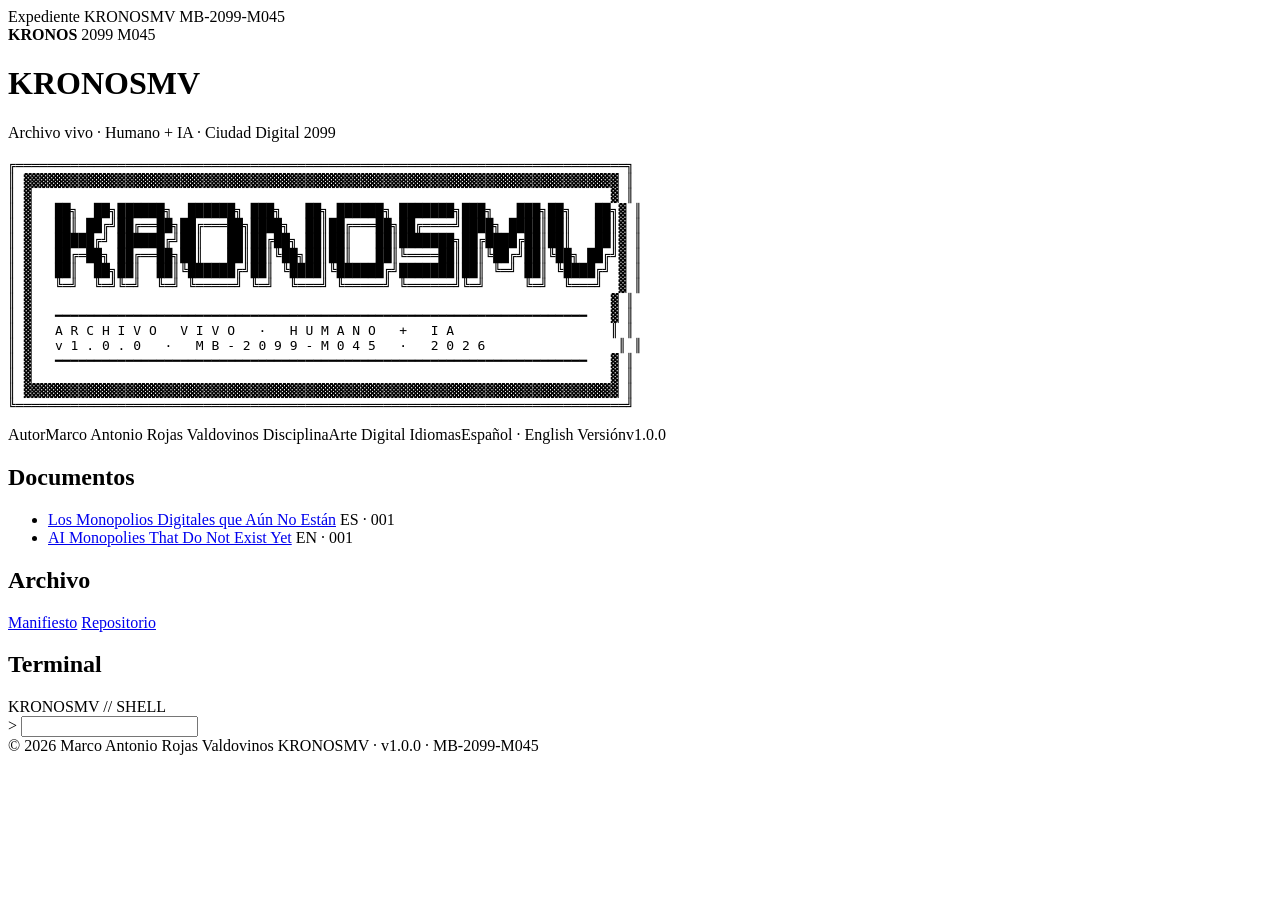
==== docs/index.html @ daab90c2 "Crear docs/index.html" ====
<!DOCTYPE html>
<html lang="es">
<head>
<meta charset="UTF-8">
<meta name="viewport" content="width=device-width, initial-scale=1.0">
<title>KRONOSMV — Archivo 2099</title>
<meta name="author" content="Marco Antonio Rojas Valdovinos">
<meta name="description" content="Archivo vivo · Humano + IA · Ciudad Digital 2099">
<meta property="og:title" content="KRONOSMV — Archivo 2099">
<meta property="og:description" content="Un archivo vivo que registra cómo un humano y una IA construyen una civilización editorial.">
<meta property="og:type" content="website">
<meta property="og:locale" content="es_ES">
<meta property="og:locale:alternate" content="en_US">
<link rel="alternate" hreflang="es" href="./">
<link rel="alternate" hreflang="en" href="./">
<link rel="stylesheet" href="./style.css">
</head>
<body>
<main class="hoja">
  <div class="marco">

    <div class="expediente">
      <span>Expediente KRONOSMV</span>
      <span>MB-2099-M045</span>
    </div>

    <div class="sello">
      <strong>KRONOS</strong>
      <span>2099</span>
      <span>M045</span>
    </div>

    <h1>KRONOSMV</h1>
    <p class="subtitulo">Archivo vivo · Humano + IA · Ciudad Digital 2099</p>

    <div class="banner">
<pre>
╔══════════════════════════════════════════════════════════════════════════════╗
║ ▓▓▓▓▓▓▓▓▓▓▓▓▓▓▓▓▓▓▓▓▓▓▓▓▓▓▓▓▓▓▓▓▓▓▓▓▓▓▓▓▓▓▓▓▓▓▓▓▓▓▓▓▓▓▓▓▓▓▓▓▓▓▓▓▓▓▓▓▓▓▓▓▓▓▓▓ ║
║ ▓                                                                          ▓ ║
║ ▓   ██╗  ██╗██████╗  ██████╗ ███╗   ██╗ ██████╗ ███████╗███╗   ███╗██╗   ██╗▓ ║
║ ▓   ██║ ██╔╝██╔══██╗██╔═══██╗████╗  ██║██╔═══██╗██╔════╝████╗ ████║██║   ██║▓ ║
║ ▓   █████╔╝ ██████╔╝██║   ██║██╔██╗ ██║██║   ██║███████╗██╔████╔██║██║   ██║▓ ║
║ ▓   ██╔═██╗ ██╔══██╗██║   ██║██║╚██╗██║██║   ██║╚════██║██║╚██╔╝██║╚██╗ ██╔╝▓ ║
║ ▓   ██║  ██╗██║  ██║╚██████╔╝██║ ╚████║╚██████╔╝███████║██║ ╚═╝ ██║ ╚████╔╝ ▓ ║
║ ▓   ╚═╝  ╚═╝╚═╝  ╚═╝ ╚═════╝ ╚═╝  ╚═══╝ ╚═════╝ ╚══════╝╚═╝     ╚═╝  ╚═══╝  ▓ ║
║ ▓                                                                          ▓ ║
║ ▓   ━━━━━━━━━━━━━━━━━━━━━━━━━━━━━━━━━━━━━━━━━━━━━━━━━━━━━━━━━━━━━━━━━━━━   ▓ ║
║ ▓   A R C H I V O   V I V O   ·   H U M A N O   +   I A                    ║ ║
║ ▓   v 1 . 0 . 0   ·   M B - 2 0 9 9 - M 0 4 5   ·   2 0 2 6                 ║ ║
║ ▓   ━━━━━━━━━━━━━━━━━━━━━━━━━━━━━━━━━━━━━━━━━━━━━━━━━━━━━━━━━━━━━━━━━━━━   ▓ ║
║ ▓                                                                          ▓ ║
║ ▓▓▓▓▓▓▓▓▓▓▓▓▓▓▓▓▓▓▓▓▓▓▓▓▓▓▓▓▓▓▓▓▓▓▓▓▓▓▓▓▓▓▓▓▓▓▓▓▓▓▓▓▓▓▓▓▓▓▓▓▓▓▓▓▓▓▓▓▓▓▓▓▓▓▓▓ ║
╚══════════════════════════════════════════════════════════════════════════════╝
</pre>
    </div>

    <div class="datos">
      <span>Autor</span><span>Marco Antonio Rojas Valdovinos</span>
      <span>Disciplina</span><span>Arte Digital</span>
      <span>Idiomas</span><span>Español · English</span>
      <span>Versión</span><span>v1.0.0</span>
    </div>

    <h2>Documentos</h2>
    <ul class="lista">
      <li>
        <a href="./ensayos/es/001-monopolios-ia-101-2.html">Los Monopolios Digitales que Aún No Están</a>
        <span class="num">ES · 001</span>
      </li>
      <li>
        <a href="./ensayos/en/001-ai-monopolies-101-2.html">AI Monopolies That Do Not Exist Yet</a>
        <span class="num">EN · 001</span>
      </li>
    </ul>

    <h2>Archivo</h2>
    <div class="botones">
      <a href="./manifiesto.html">Manifiesto</a>
      <a href="https://github.com/TU-USUARIO/KRONOSMV" target="_blank" rel="noopener">Repositorio</a>
    </div>

    <h2>Terminal</h2>
    <div class="terminal-wrap" id="term">
      <div class="terminal-header">
        <span>KRONOSMV // SHELL</span>
        <span class="dots"><span></span><span></span><span></span></span>
      </div>
      <div class="terminal-body"></div>
      <div class="terminal-input">
        <span>&gt;</span>
        <input type="text" spellcheck="false" autocomplete="off" aria-label="Terminal KRONOSMV">
      </div>
    </div>

    <footer>
      <span>© 2026 Marco Antonio Rojas Valdovinos</span>
      <span>KRONOSMV · v1.0.0 · MB-2099-M045</span>
    </footer>

  </div>
</main>
<script src="./app.js"></script>
</body>
</html>
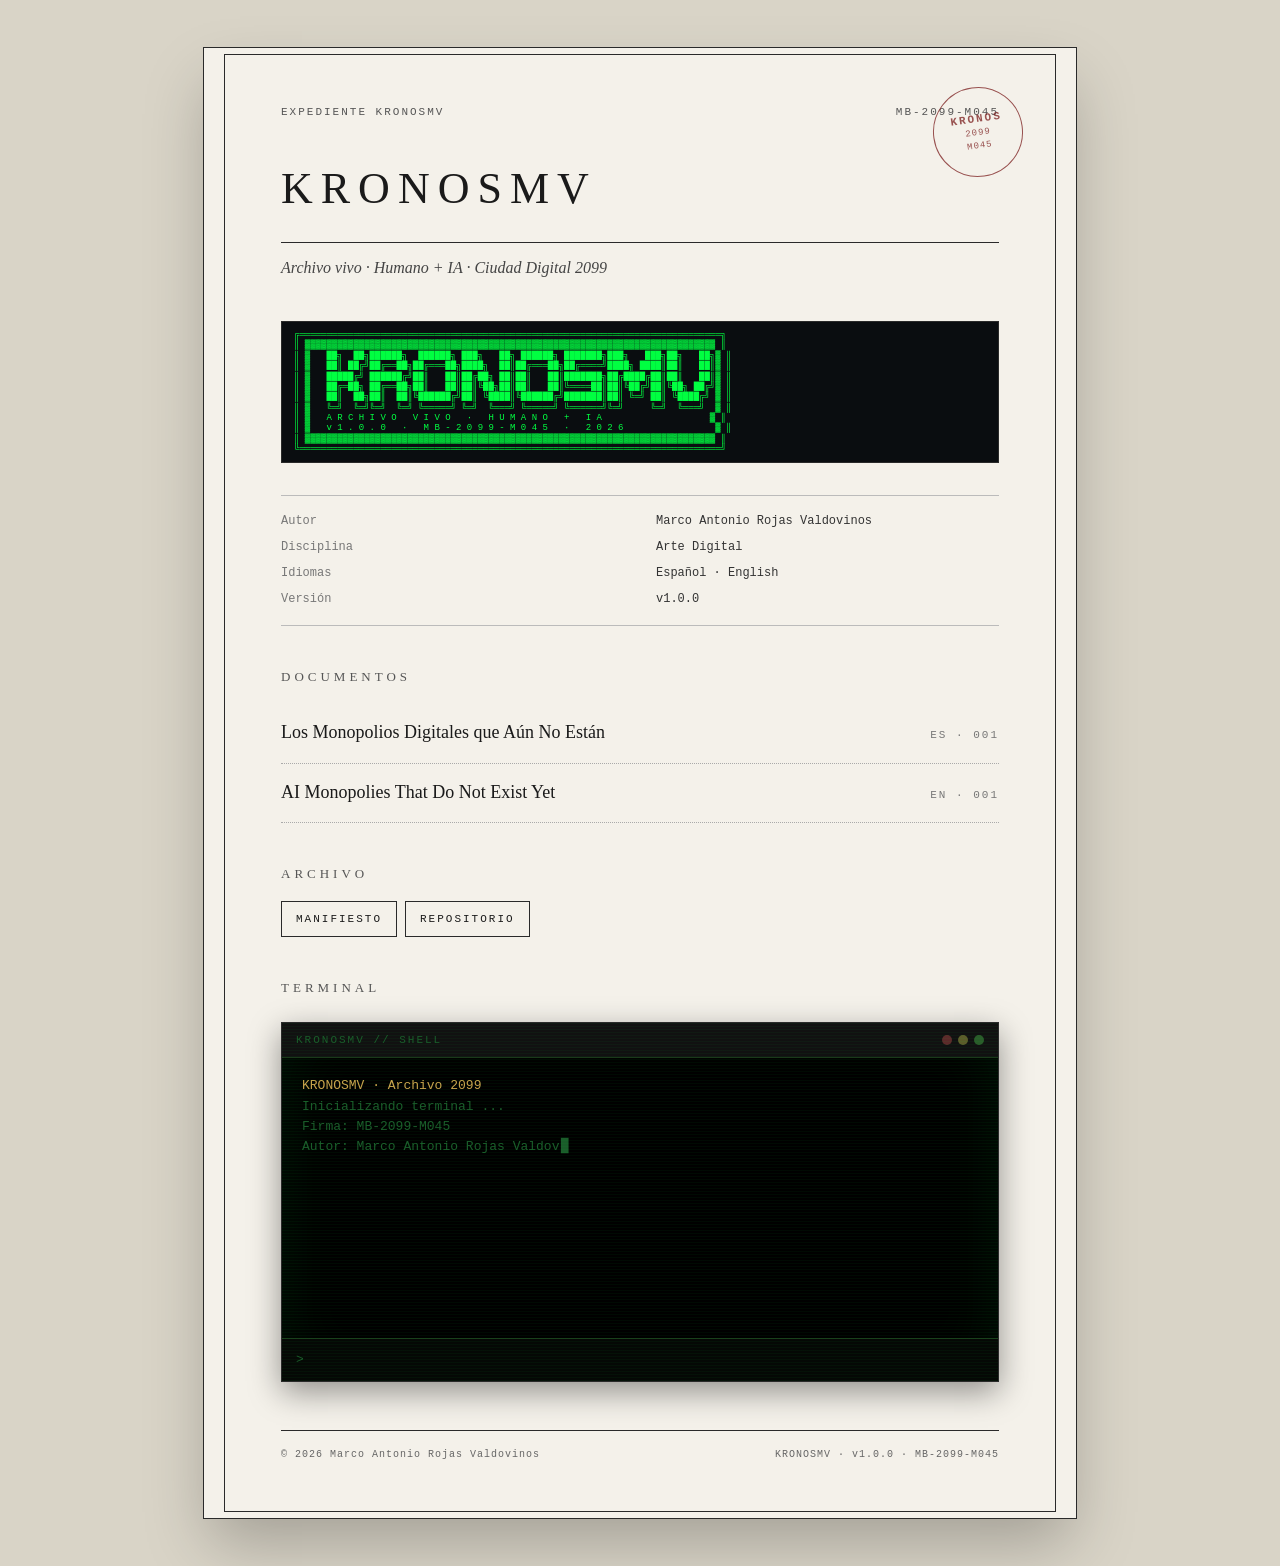
==== commit 5b17c749: "Actualizar index.html" ====
--- a/docs/index.html
+++ b/docs/index.html
@@ -9,10 +9,12 @@
 <meta property="og:title" content="KRONOSMV — Archivo 2099">
 <meta property="og:description" content="Un archivo vivo que registra cómo un humano y una IA construyen una civilización editorial.">
 <meta property="og:type" content="website">
+<meta property="og:url" content="https://marcorojas17.github.io/KRONOSMV/">
 <meta property="og:locale" content="es_ES">
 <meta property="og:locale:alternate" content="en_US">
-<link rel="alternate" hreflang="es" href="./">
-<link rel="alternate" hreflang="en" href="./">
+<link rel="alternate" hreflang="es" href="https://marcorojas17.github.io/KRONOSMV/">
+<link rel="alternate" hreflang="en" href="https://marcorojas17.github.io/KRONOSMV/">
+<link rel="canonical" href="https://marcorojas17.github.io/KRONOSMV/">
 <link rel="stylesheet" href="./style.css">
 </head>
 <body>
@@ -37,19 +39,14 @@
 <pre>
 ╔══════════════════════════════════════════════════════════════════════════════╗
 ║ ▓▓▓▓▓▓▓▓▓▓▓▓▓▓▓▓▓▓▓▓▓▓▓▓▓▓▓▓▓▓▓▓▓▓▓▓▓▓▓▓▓▓▓▓▓▓▓▓▓▓▓▓▓▓▓▓▓▓▓▓▓▓▓▓▓▓▓▓▓▓▓▓▓▓▓▓ ║
-║ ▓                                                                          ▓ ║
 ║ ▓   ██╗  ██╗██████╗  ██████╗ ███╗   ██╗ ██████╗ ███████╗███╗   ███╗██╗   ██╗▓ ║
 ║ ▓   ██║ ██╔╝██╔══██╗██╔═══██╗████╗  ██║██╔═══██╗██╔════╝████╗ ████║██║   ██║▓ ║
 ║ ▓   █████╔╝ ██████╔╝██║   ██║██╔██╗ ██║██║   ██║███████╗██╔████╔██║██║   ██║▓ ║
 ║ ▓   ██╔═██╗ ██╔══██╗██║   ██║██║╚██╗██║██║   ██║╚════██║██║╚██╔╝██║╚██╗ ██╔╝▓ ║
 ║ ▓   ██║  ██╗██║  ██║╚██████╔╝██║ ╚████║╚██████╔╝███████║██║ ╚═╝ ██║ ╚████╔╝ ▓ ║
 ║ ▓   ╚═╝  ╚═╝╚═╝  ╚═╝ ╚═════╝ ╚═╝  ╚═══╝ ╚═════╝ ╚══════╝╚═╝     ╚═╝  ╚═══╝  ▓ ║
-║ ▓                                                                          ▓ ║
-║ ▓   ━━━━━━━━━━━━━━━━━━━━━━━━━━━━━━━━━━━━━━━━━━━━━━━━━━━━━━━━━━━━━━━━━━━━   ▓ ║
-║ ▓   A R C H I V O   V I V O   ·   H U M A N O   +   I A                    ║ ║
-║ ▓   v 1 . 0 . 0   ·   M B - 2 0 9 9 - M 0 4 5   ·   2 0 2 6                 ║ ║
-║ ▓   ━━━━━━━━━━━━━━━━━━━━━━━━━━━━━━━━━━━━━━━━━━━━━━━━━━━━━━━━━━━━━━━━━━━━   ▓ ║
-║ ▓                                                                          ▓ ║
+║ ▓   A R C H I V O   V I V O   ·   H U M A N O   +   I A                    ▓ ║
+║ ▓   v 1 . 0 . 0   ·   M B - 2 0 9 9 - M 0 4 5   ·   2 0 2 6                 ▓ ║
 ║ ▓▓▓▓▓▓▓▓▓▓▓▓▓▓▓▓▓▓▓▓▓▓▓▓▓▓▓▓▓▓▓▓▓▓▓▓▓▓▓▓▓▓▓▓▓▓▓▓▓▓▓▓▓▓▓▓▓▓▓▓▓▓▓▓▓▓▓▓▓▓▓▓▓▓▓▓ ║
 ╚══════════════════════════════════════════════════════════════════════════════╝
 </pre>
@@ -77,7 +74,7 @@
     <h2>Archivo</h2>
     <div class="botones">
       <a href="./manifiesto.html">Manifiesto</a>
-      <a href="https://github.com/TU-USUARIO/KRONOSMV" target="_blank" rel="noopener">Repositorio</a>
+      <a href="https://github.com/Marcorojas17/KRONOSMV" target="_blank" rel="noopener">Repositorio</a>
     </div>
 
     <h2>Terminal</h2>
--- a/docs/style.css
+++ b/docs/style.css
@@ -0,0 +1,310 @@
+:root {
+  --papel: #f4f1ea;
+  --papel-sombra: #d9d4c7;
+  --tinta: #1a1a1a;
+  --sello: #7a1c1c;
+  --linea: #2a2a2a;
+  --crt-fondo: #0a0e0a;
+  --crt-verde: #00ff41;
+  --crt-verde-apagado: #1a5c2a;
+  --oro: #c9a44c;
+  --mono: "JetBrains Mono", "Courier New", monospace;
+  --serif: "Iowan Old Style", "Palatino Linotype", Georgia, serif;
+}
+* { box-sizing: border-box; }
+html, body { margin: 0; padding: 0; }
+
+body {
+  background: var(--papel-sombra);
+  color: var(--tinta);
+  font-family: var(--serif);
+  padding: 40px 16px;
+  min-height: 100vh;
+  line-height: 1.65;
+}
+
+.hoja {
+  max-width: 860px;
+  margin: 0 auto;
+  background: var(--papel);
+  box-shadow: 0 0 0 6px var(--papel), 0 0 0 7px var(--linea), 0 30px 60px rgba(0,0,0,.25);
+}
+
+.marco {
+  border: 1px solid var(--linea);
+  margin: 14px;
+  padding: 48px 56px;
+  position: relative;
+}
+
+.expediente {
+  font-family: var(--mono);
+  font-size: 11px;
+  letter-spacing: 2px;
+  text-transform: uppercase;
+  color: #555;
+  display: flex;
+  justify-content: space-between;
+  margin-bottom: 32px;
+}
+
+h1 {
+  font-size: 44px;
+  font-weight: normal;
+  letter-spacing: 8px;
+  margin: 0 0 4px 0;
+  border-bottom: 1px solid var(--linea);
+  padding-bottom: 16px;
+}
+
+.subtitulo {
+  font-style: italic;
+  font-size: 16px;
+  color: #444;
+  margin: 12px 0 40px 0;
+}
+
+h2 {
+  font-size: 13px;
+  letter-spacing: 4px;
+  text-transform: uppercase;
+  font-weight: normal;
+  color: #555;
+  margin: 40px 0 16px 0;
+}
+
+h3 {
+  font-family: var(--serif);
+  font-size: 20px;
+  font-weight: normal;
+  margin: 28px 0 12px 0;
+}
+
+.banner {
+  background: #0a0d10;
+  border: 1px solid var(--linea);
+  padding: 8px 0;
+  margin: 24px 0 32px 0;
+  overflow-x: auto;
+}
+.banner pre {
+  font-family: var(--mono);
+  font-size: 9px;
+  line-height: 1.15;
+  color: var(--crt-verde);
+  margin: 0;
+  padding: 0 12px;
+  white-space: pre;
+}
+@media (max-width: 700px) {
+  .banner pre { font-size: 6px; }
+}
+
+.datos {
+  display: grid;
+  grid-template-columns: 1fr 1fr;
+  gap: 6px 32px;
+  font-family: var(--mono);
+  font-size: 12px;
+  color: #333;
+  margin-bottom: 40px;
+  border-top: 1px solid #bbb;
+  border-bottom: 1px solid #bbb;
+  padding: 16px 0;
+}
+.datos span:nth-child(odd) { color: #777; }
+
+ul.lista { list-style: none; padding: 0; margin: 0; }
+ul.lista li {
+  border-bottom: 1px dotted #aaa;
+  padding: 14px 0;
+  display: flex;
+  justify-content: space-between;
+  align-items: baseline;
+  gap: 16px;
+}
+ul.lista li a {
+  color: var(--tinta);
+  text-decoration: none;
+  font-size: 18px;
+  border-bottom: 1px solid transparent;
+  transition: border-color .2s;
+}
+ul.lista li a:hover { border-bottom-color: var(--tinta); }
+ul.lista li .num {
+  font-family: var(--mono);
+  font-size: 11px;
+  color: #777;
+  letter-spacing: 2px;
+  white-space: nowrap;
+}
+
+.sello {
+  position: absolute;
+  top: 32px;
+  right: 32px;
+  width: 90px;
+  height: 90px;
+  border: 1.5px solid var(--sello);
+  border-radius: 50%;
+  color: var(--sello);
+  display: flex;
+  flex-direction: column;
+  align-items: center;
+  justify-content: center;
+  font-family: var(--mono);
+  font-size: 9px;
+  letter-spacing: 1px;
+  text-align: center;
+  transform: rotate(-8deg);
+  opacity: .75;
+  line-height: 1.4;
+}
+.sello strong { font-size: 11px; letter-spacing: 2px; }
+
+.terminal-wrap {
+  margin-top: 24px;
+  border: 1px solid var(--linea);
+  background: #000;
+  box-shadow: inset 0 0 60px rgba(0,255,65,.08), 0 10px 30px rgba(0,0,0,.4);
+  overflow: hidden;
+  position: relative;
+}
+.terminal-wrap::after {
+  content: "";
+  position: absolute;
+  inset: 0;
+  background: repeating-linear-gradient(
+    to bottom,
+    rgba(0,255,65,.04) 0px,
+    rgba(0,255,65,.04) 1px,
+    transparent 1px,
+    transparent 3px
+  );
+  pointer-events: none;
+}
+.terminal-header {
+  display: flex;
+  align-items: center;
+  justify-content: space-between;
+  background: #111;
+  padding: 8px 14px;
+  font-family: var(--mono);
+  font-size: 11px;
+  letter-spacing: 2px;
+  text-transform: uppercase;
+  color: var(--crt-verde-apagado);
+  border-bottom: 1px solid #1a3a1a;
+}
+.terminal-header .dots { display: flex; gap: 6px; }
+.terminal-header .dots span {
+  width: 10px; height: 10px; border-radius: 50%; background: #333;
+}
+.terminal-header .dots span:nth-child(1){background:#5c2a2a;}
+.terminal-header .dots span:nth-child(2){background:#5c5c2a;}
+.terminal-header .dots span:nth-child(3){background:#2a5c2a;}
+
+.terminal-body {
+  font-family: var(--mono);
+  font-size: 13px;
+  color: var(--crt-verde);
+  padding: 18px 20px 22px 20px;
+  height: 280px;
+  overflow-y: auto;
+  line-height: 1.55;
+}
+.terminal-body .line { white-space: pre-wrap; word-break: break-word; }
+.terminal-body .dim { color: var(--crt-verde-apagado); }
+.terminal-body .err { color: #ff5555; }
+.terminal-body .sys { color: var(--oro); }
+.terminal-body .cursor::after {
+  content: "▊";
+  animation: blink 1s steps(1) infinite;
+  margin-left: 2px;
+}
+@keyframes blink { 50% { opacity: 0; } }
+
+.terminal-input {
+  display: flex;
+  align-items: center;
+  border-top: 1px solid #1a3a1a;
+  padding: 10px 14px;
+  font-family: var(--mono);
+  font-size: 13px;
+  color: var(--crt-verde);
+  background: #050805;
+}
+.terminal-input span { color: var(--crt-verde-apagado); margin-right: 8px; }
+.terminal-input input {
+  flex: 1;
+  background: transparent;
+  border: none;
+  outline: none;
+  color: var(--crt-verde);
+  font-family: var(--mono);
+  font-size: 13px;
+  caret-color: var(--crt-verde);
+}
+
+.botones {
+  display: flex;
+  gap: 8px;
+  margin-top: 16px;
+  flex-wrap: wrap;
+}
+.botones a {
+  font-family: var(--mono);
+  font-size: 11px;
+  letter-spacing: 2px;
+  text-transform: uppercase;
+  color: var(--tinta);
+  border: 1px solid var(--linea);
+  padding: 8px 14px;
+  text-decoration: none;
+  transition: background .15s;
+}
+.botones a:hover { background: var(--linea); color: var(--papel); }
+
+footer {
+  margin-top: 48px;
+  padding-top: 16px;
+  border-top: 1px solid var(--linea);
+  font-family: var(--mono);
+  font-size: 10px;
+  letter-spacing: 1px;
+  color: #666;
+  display: flex;
+  justify-content: space-between;
+  gap: 12px;
+  flex-wrap: wrap;
+}
+
+.bloque-firma {
+  font-family: var(--mono);
+  font-size: 11px;
+  color: #555;
+  border: 1px solid #ccc;
+  padding: 12px 16px;
+  margin-top: 40px;
+  line-height: 1.7;
+  background: #faf8f3;
+  white-space: pre-wrap;
+}
+
+.cita {
+  border-left: 3px solid var(--sello);
+  padding: 6px 0 6px 18px;
+  font-style: italic;
+  color: #333;
+  margin: 20px 0;
+}
+
+@media (max-width: 700px) {
+  body { padding: 20px 10px; }
+  .marco { padding: 30px 22px; margin: 10px; }
+  h1 { font-size: 30px; letter-spacing: 4px; }
+  .datos { grid-template-columns: 1fr; }
+  .sello { width: 64px; height: 64px; top: 18px; right: 18px; font-size: 7px; }
+  .terminal-body { height: 220px; font-size: 12px; }
+  footer { flex-direction: column; }
+}
